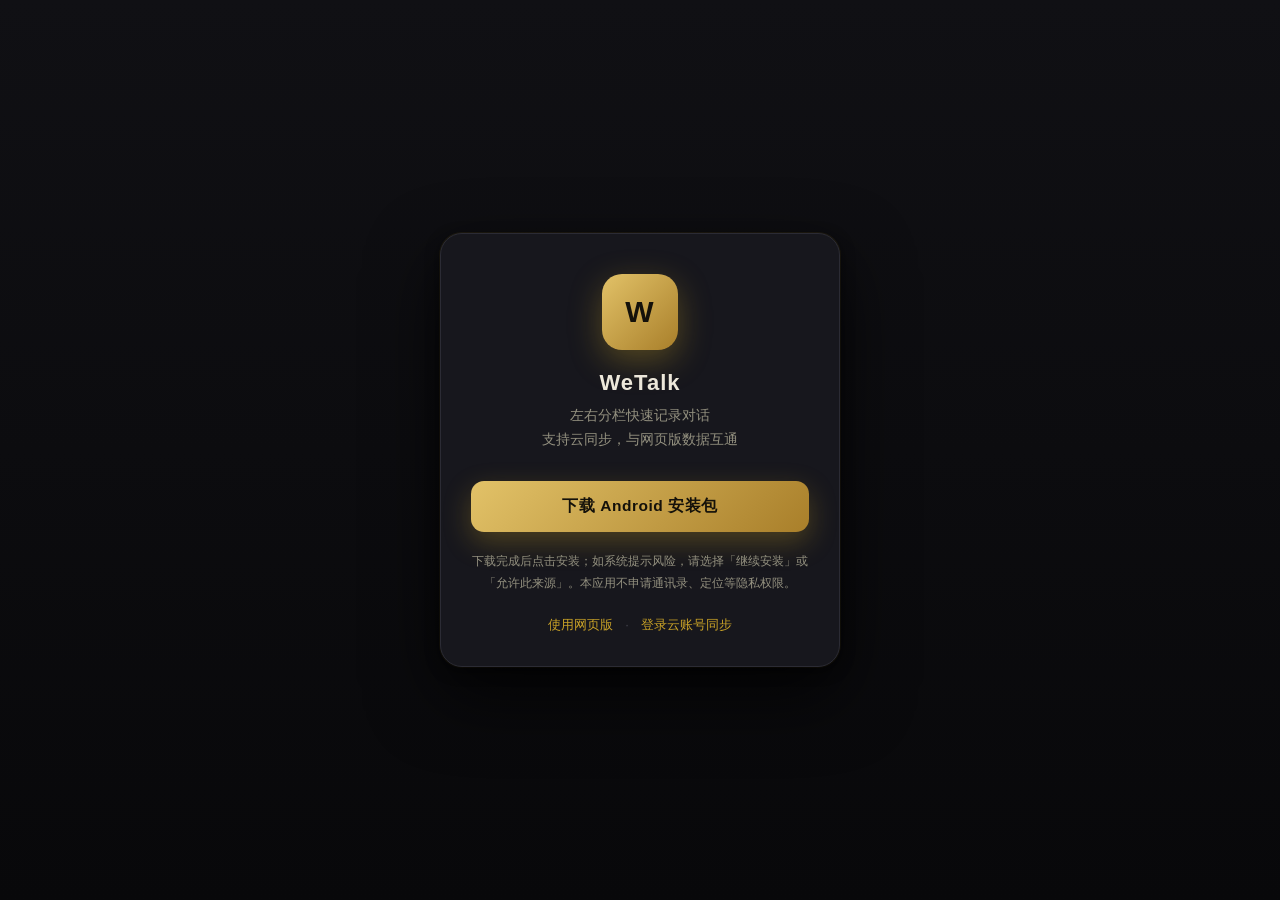
==== app.html @ c61f55e7 "WeTalk initial publish with cloud sync" ====
<!DOCTYPE html>
<html lang="zh-CN">
<head>
<meta charset="UTF-8">
<meta name="viewport" content="width=device-width, initial-scale=1.0">
<title>下载 WeTalk App</title>
<style>
  * { margin: 0; padding: 0; box-sizing: border-box; }
  body {
    min-height: 100vh;
    font-family: -apple-system, "PingFang SC", "HarmonyOS Sans SC", "Microsoft YaHei UI", sans-serif;
    background: linear-gradient(180deg, #101014, #08080a);
    color: #ede8da;
    display: flex; align-items: center; justify-content: center;
    padding: 28px 18px;
  }
  .card {
    width: 100%; max-width: 400px;
    background: #17171d;
    border: 1px solid #2b2b34;
    border-radius: 22px;
    box-shadow: 0 4px 14px rgba(0,0,0,.5), 0 28px 70px rgba(0,0,0,.7), 0 0 0 1px rgba(201,162,39,.10);
    padding: 40px 30px 32px;
    text-align: center;
  }
  .logo {
    width: 76px; height: 76px; margin: 0 auto 20px;
    border-radius: 20px;
    background: linear-gradient(135deg, #e2c268, #a97f2a);
    display: flex; align-items: center; justify-content: center;
    font-size: 30px; font-weight: 700; color: #14110a;
    letter-spacing: 1px;
    box-shadow: 0 10px 32px rgba(201,162,39,.35);
  }
  h1 { font-size: 22px; letter-spacing: 1px; margin-bottom: 8px; }
  .sub { font-size: 13.5px; color: #93907f; line-height: 1.8; margin-bottom: 28px; }
  .dl {
    display: block; width: 100%;
    padding: 15px 0; border-radius: 13px;
    background: linear-gradient(135deg, #e2c268, #a97f2a);
    color: #14110a; font-size: 15.5px; font-weight: 700; letter-spacing: .5px;
    text-decoration: none;
    box-shadow: 0 10px 28px rgba(201,162,39,.30);
    transition: filter .2s, transform .15s;
  }
  .dl:hover { filter: brightness(1.08); }
  .dl:active { transform: scale(.97); }
  .hint {
    font-size: 12px; color: #93907f; line-height: 1.85;
    margin-top: 18px;
  }
  .links { margin-top: 22px; font-size: 13px; }
  .links a { color: #c9a227; text-decoration: none; }
  .links a:hover { text-decoration: underline; }
  .sep { color: #44444e; margin: 0 12px; }
</style>
</head>
<body>
  <div class="card">
    <div class="logo">W</div>
    <h1>WeTalk</h1>
    <p class="sub">左右分栏快速记录对话<br>支持云同步，与网页版数据互通</p>
    <a class="dl" href="apk/WeTalk.apk" download>下载 Android 安装包</a>
    <p class="hint">下载完成后点击安装；如系统提示风险，请选择「继续安装」或「允许此来源」。本应用不申请通讯录、定位等隐私权限。</p>
    <div class="links">
      <a href="wetalk.html">使用网页版</a><span class="sep">·</span><a href="wetalk.html">登录云账号同步</a>
    </div>
  </div>
</body>
</html>
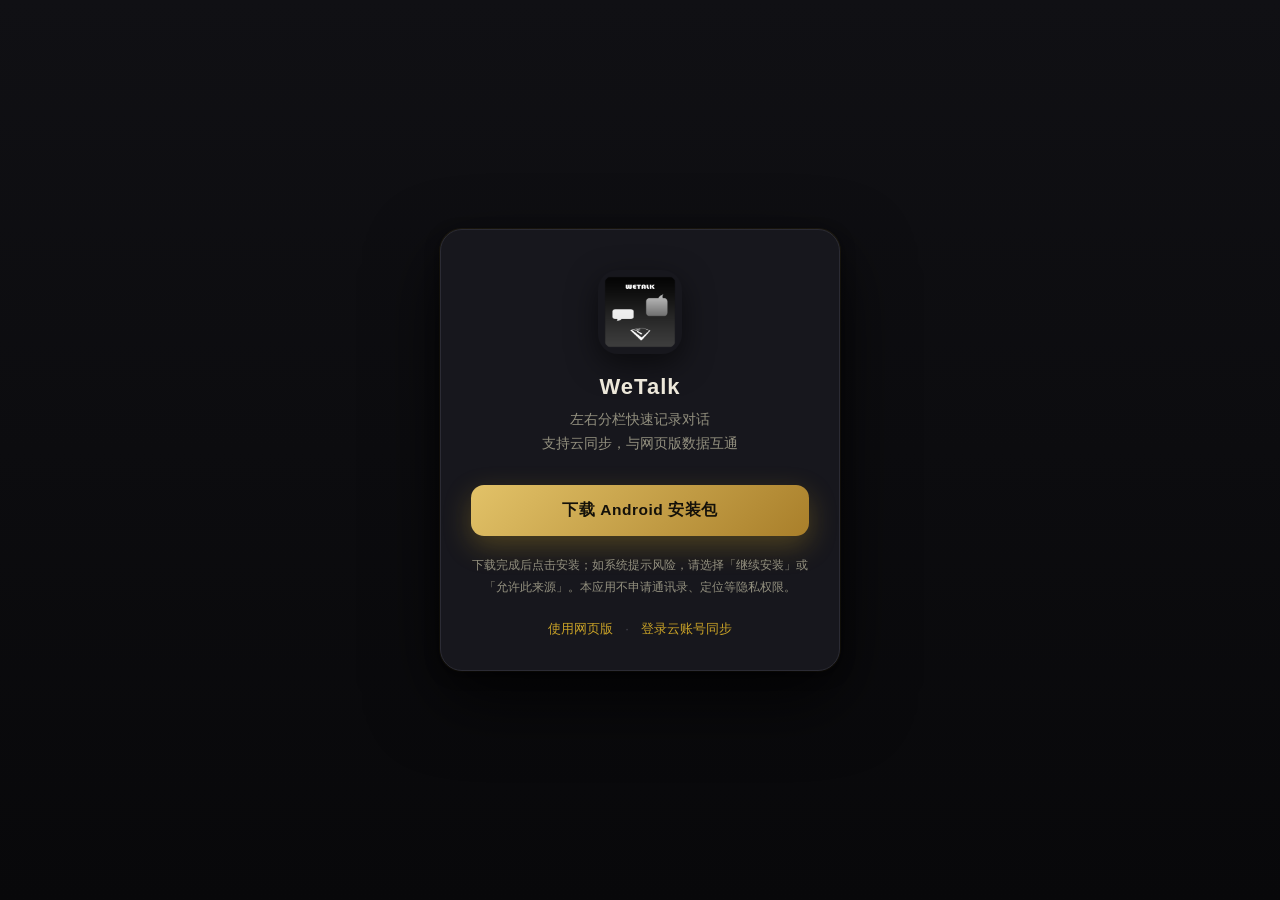
==== commit 12db4028: "Use real app icon on download page" ====
--- a/app.html
+++ b/app.html
@@ -24,13 +24,10 @@
     text-align: center;
   }
   .logo {
-    width: 76px; height: 76px; margin: 0 auto 20px;
+    width: 84px; height: 84px; margin: 0 auto 20px;
     border-radius: 20px;
-    background: linear-gradient(135deg, #e2c268, #a97f2a);
-    display: flex; align-items: center; justify-content: center;
-    font-size: 30px; font-weight: 700; color: #14110a;
-    letter-spacing: 1px;
-    box-shadow: 0 10px 32px rgba(201,162,39,.35);
+    display: block; object-fit: cover;
+    box-shadow: 0 10px 30px rgba(0,0,0,.55);
   }
   h1 { font-size: 22px; letter-spacing: 1px; margin-bottom: 8px; }
   .sub { font-size: 13.5px; color: #93907f; line-height: 1.8; margin-bottom: 28px; }
@@ -57,7 +54,7 @@
 </head>
 <body>
   <div class="card">
-    <div class="logo">W</div>
+    <img class="logo" src="images/wetalk-logo.png" alt="WeTalk">
     <h1>WeTalk</h1>
     <p class="sub">左右分栏快速记录对话<br>支持云同步，与网页版数据互通</p>
     <a class="dl" href="apk/WeTalk.apk" download>下载 Android 安装包</a>
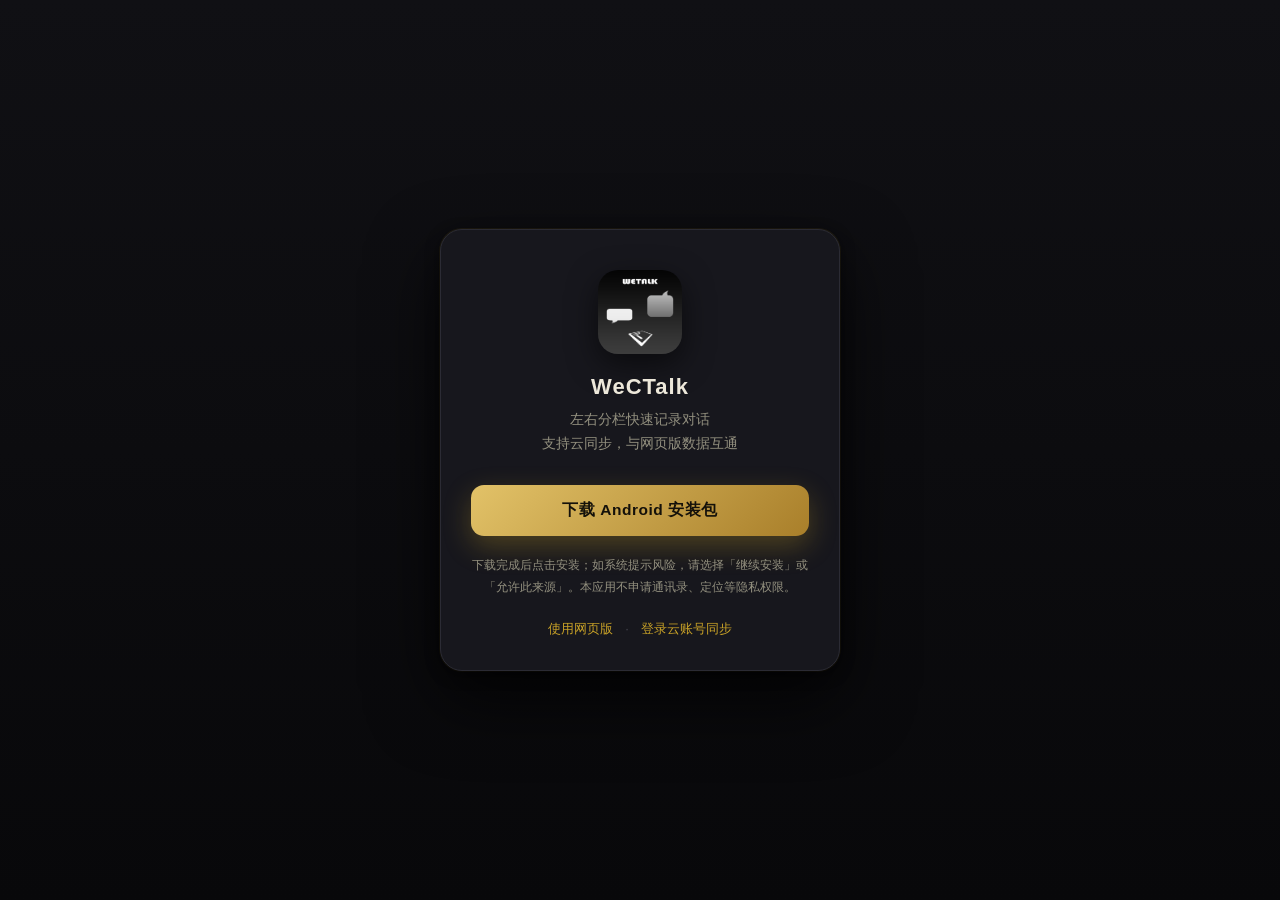
==== commit 0b460a04: "修复说明文档被误删；接入uni-ad广告框架；品牌更名WeCTalk 1) seedGuide不再删除另一端平台说明，历史指南仅在界面隐藏（GUIDE v9）  2) 新增uni-ad原生开屏：隐私同" ====
--- a/app.html
+++ b/app.html
@@ -3,7 +3,7 @@
 <head>
 <meta charset="UTF-8">
 <meta name="viewport" content="width=device-width, initial-scale=1.0">
-<title>下载 WeTalk App</title>
+<title>下载 WeCTalk App</title>
 <style>
   * { margin: 0; padding: 0; box-sizing: border-box; }
   body {
@@ -54,10 +54,10 @@
 </head>
 <body>
   <div class="card">
-    <img class="logo" src="images/wetalk-logo.png" alt="WeTalk">
-    <h1>WeTalk</h1>
+    <img class="logo" src="images/wetalk-logo.png" alt="WeCTalk">
+    <h1>WeCTalk</h1>
     <p class="sub">左右分栏快速记录对话<br>支持云同步，与网页版数据互通</p>
-    <a class="dl" href="apk/WeTalk.apk" download>下载 Android 安装包</a>
+    <a class="dl" href="apk/WeCTalk.apk" download>下载 Android 安装包</a>
     <p class="hint">下载完成后点击安装；如系统提示风险，请选择「继续安装」或「允许此来源」。本应用不申请通讯录、定位等隐私权限。</p>
     <div class="links">
       <a href="wetalk.html">使用网页版</a><span class="sep">·</span><a href="wetalk.html">登录云账号同步</a>
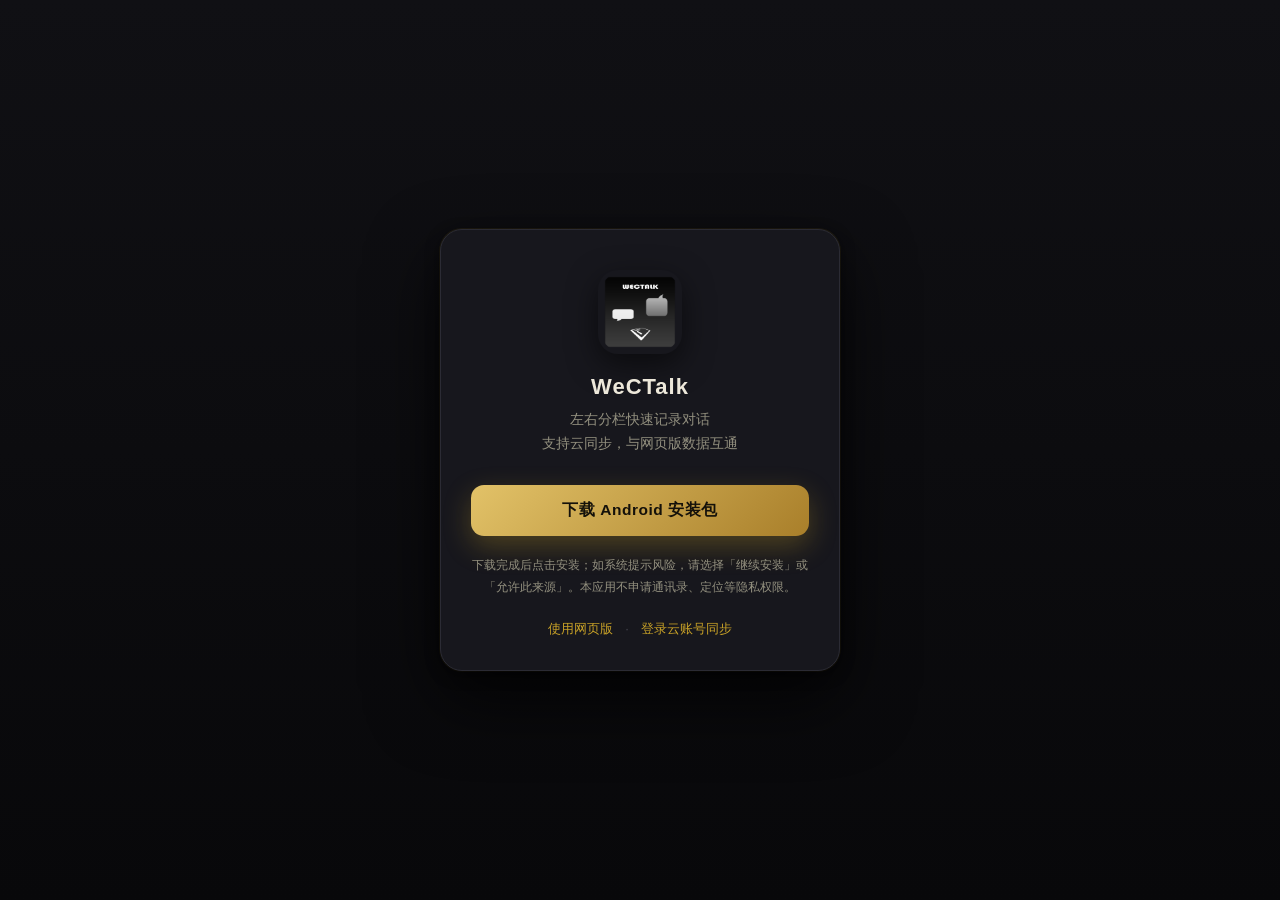
==== commit f1e1126f: "rebrand: WeTalk -> WeCTalk (fix index redirect, logo file rename, app.html/js)" ====
--- a/app.html
+++ b/app.html
@@ -54,13 +54,13 @@
 </head>
 <body>
   <div class="card">
-    <img class="logo" src="images/wetalk-logo.png" alt="WeCTalk">
+    <img class="logo" src="images/wectalk-logo.png" alt="WeCTalk">
     <h1>WeCTalk</h1>
     <p class="sub">左右分栏快速记录对话<br>支持云同步，与网页版数据互通</p>
     <a class="dl" href="apk/WeCTalk.apk" download>下载 Android 安装包</a>
     <p class="hint">下载完成后点击安装；如系统提示风险，请选择「继续安装」或「允许此来源」。本应用不申请通讯录、定位等隐私权限。</p>
     <div class="links">
-      <a href="wetalk.html">使用网页版</a><span class="sep">·</span><a href="wetalk.html">登录云账号同步</a>
+      <a href="wectalk.html">使用网页版</a><span class="sep">·</span><a href="wectalk.html">登录云账号同步</a>
     </div>
   </div>
 </body>
